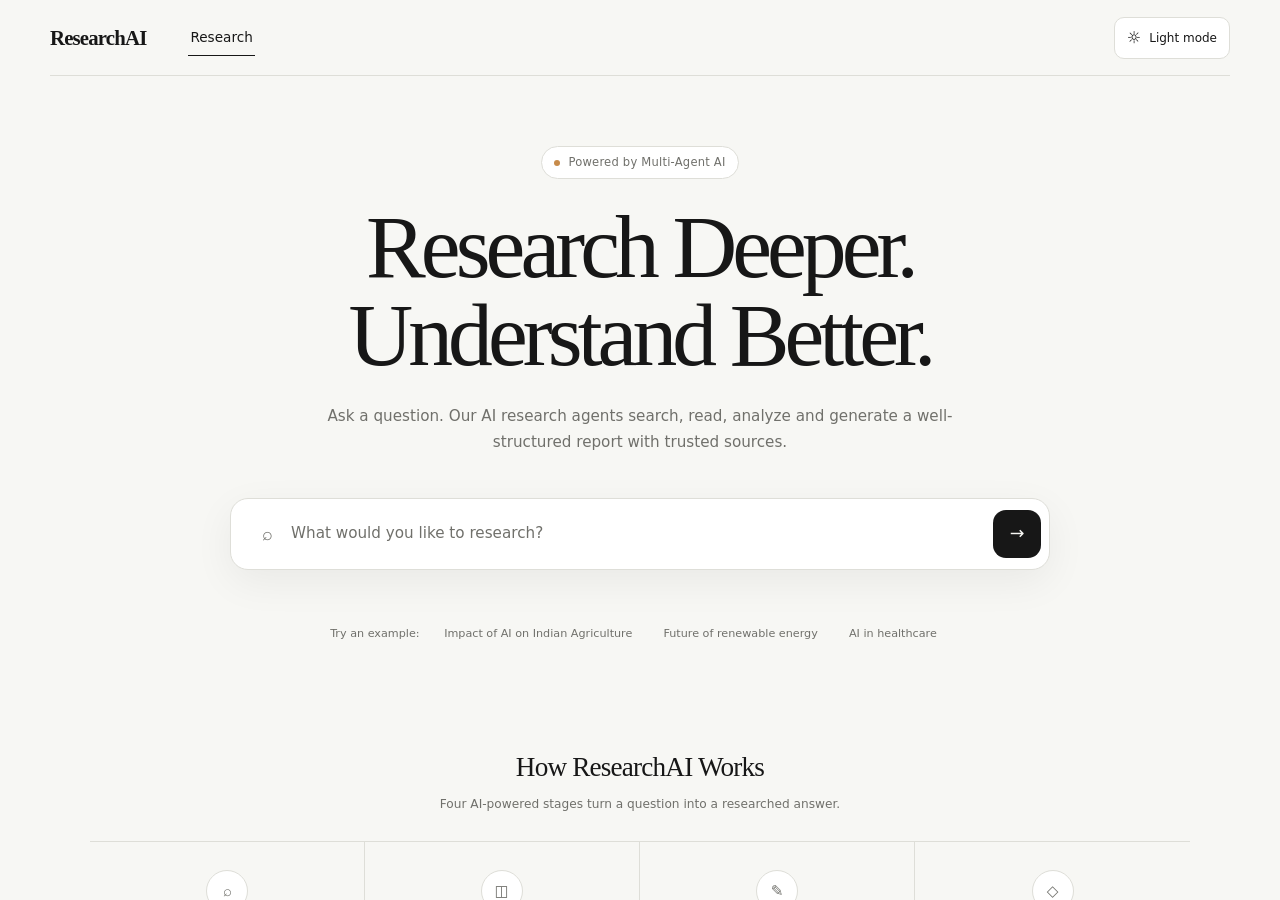
==== frontend/pages/progress.html @ 6f09701d "INITIAL PROJECT SETUP" ====
<!DOCTYPE html>
<html lang="en">

<head>

    <meta charset="UTF-8">

    <meta
        name="viewport"
        content="width=device-width, initial-scale=1.0"
    >

    <title>Research in Progress — ResearchAI</title>

    <link rel="stylesheet" href="../css/style.css">
    <link rel="stylesheet" href="../css/progress.css">

</head>


<body class="progress-page-body">


    <!-- ==========================================
         HEADER
    =========================================== -->

    <header class="site-header progress-header">

        <a
            href="../index.html"
            class="brand"
        >
            ResearchAI
        </a>


        <div class="header-actions">

            <button
                type="button"
                class="theme-toggle"
                id="themeToggle"
            >

                <span class="theme-icon">
                    ☾
                </span>

                <span class="theme-label">
                    Dark mode
                </span>

            </button>

        </div>

    </header>



    <!-- ==========================================
         MAIN PROGRESS AREA
    =========================================== -->

    <main class="research-progress">


        <!-- ==========================================
             CURRENT STATUS
        =========================================== -->

        <div class="research-status">

            <span class="status-indicator"></span>

            <span id="progressStatusText">
                Research in Progress
            </span>

        </div>



        <!-- ==========================================
             HEADING
        =========================================== -->

        <section class="progress-introduction">

            <h1 id="progressTitle">
                AI Agents are working on your research
            </h1>

            <p>
                This may take a few minutes.
                You can keep this page open.
            </p>

        </section>



        <!-- ==========================================
             RESEARCH PIPELINE
        =========================================== -->

        <section
            class="research-pipeline"
            aria-label="Research progress"
        >


            <!-- ======================================
                 STEP 1 — SEARCH
            ======================================= -->

            <article
                class="pipeline-step completed"
                data-step="search"
            >

                <div class="step-indicator">
                    ✓
                </div>

                <h2>
                    Search
                </h2>

                <p>
                    Finding relevant
                    sources
                </p>

            </article>



            <!-- ======================================
                 STEP 2 — ANALYZE SOURCES
            ======================================= -->

            <article
                class="pipeline-step"
                data-step="analyze"
            >

                <div class="step-indicator">
                    2
                </div>

                <h2>
                    Analyze Sources
                </h2>

                <p>
                    Reading and analyzing
                    collected sources
                </p>

            </article>



            <!-- ======================================
                 STEP 3 — WRITE
            ======================================= -->

            <article
                class="pipeline-step"
                data-step="write"
            >

                <div class="step-indicator">
                    3
                </div>

                <h2>
                    Write
                </h2>

                <p>
                    Generating research
                    report
                </p>

            </article>



            <!-- ======================================
                 STEP 4 — AI REVIEW
            ======================================= -->

            <article
                class="pipeline-step"
                data-step="review"
            >

                <div class="step-indicator">
                    4
                </div>

                <h2>
                    AI Review
                </h2>

                <p>
                    Checking accuracy
                    and completeness
                </p>

            </article>


        </section>



        <!-- ==========================================
             ACTIVITY + SOURCES
        =========================================== -->

        <section class="progress-grid">


            <!-- ======================================
                 CURRENT ACTIVITY
            ======================================= -->

            <article class="activity-card">

                <header class="card-header">

                    <div class="card-title">

                        <span class="card-icon">
                            ▣
                        </span>

                        <h2>
                            Current Activity
                        </h2>

                    </div>

                </header>


                <!--
                    The JavaScript will add activity
                    updates here as the research progresses.
                -->

                <div
                    class="activity-timeline"
                    id="activityTimeline"
                >

                    <div class="activity-item active">

                        <time>
                            --:--
                        </time>

                        <span class="activity-dot"></span>

                        <p>
                            Starting research...
                        </p>

                    </div>

                </div>

            </article>



            <!-- ======================================
                 SOURCES
            ======================================= -->

            <article class="sources-card">

                <header class="card-header">

                    <div class="card-title">

                        <span class="card-icon">
                            ◎
                        </span>

                        <h2>
                            Sources Being Analyzed
                        </h2>

                    </div>


                    <!--
                        JavaScript updates this value.

                        Example:
                            5 / 5
                    -->

                    <span
                        class="source-count"
                        id="sourceCount"
                    >
                        0 / 0
                    </span>

                </header>


                <!--
                    Actual sources returned by Django
                    will be inserted here.
                -->

                <div
                    class="source-list"
                    id="sourceList"
                >

                    <p class="empty-state">
                        Searching for reliable sources...
                    </p>

                </div>

            </article>


        </section>



        <!-- ==========================================
             BOTTOM MESSAGE
        =========================================== -->

        <aside class="research-quote">

            <p>
                “Good research is a combination of curiosity,
                critical thinking, and reliable sources.”
            </p>


            <div class="analysis-status">

                <span>
                    ◉
                </span>

                <span id="analysisStatus">
                    Processing...
                </span>

            </div>

        </aside>


    </main>



    <!-- ==========================================
         JAVASCRIPT
    =========================================== -->

    <script src="../js/app.js"></script>

    <script src="../js/progress.js"></script>


</body>

</html>
---- frontend/css/style.css ----
/* ==========================================================
   RESEARCHAI
   GLOBAL STYLES
========================================================== */


/* ==========================================================
   DESIGN VARIABLES
========================================================== */

:root {

    /* Main colors */
    --bg: #f7f7f4;
    --surface: #ffffff;
    --surface-soft: #f1f1ed;

    --text: #171717;
    --text-muted: #70706b;

    --border: #deded8;
    --border-strong: #c9c9c2;

    /* Warm professional accent */
    --accent: #c78b4a;
    --accent-soft: #f1dfc9;

    /* Status colors */
    --success: #7e9f89;
    --danger: #a65353;

    /* Shadows */
    --shadow:
        0 12px 40px rgba(20, 20, 20, 0.06);

    /* Shape */
    --radius: 16px;

    /* Fonts */
    --font-display:
        Georgia,
        "Times New Roman",
        serif;

    --font-body:
        Inter,
        ui-sans-serif,
        system-ui,
        -apple-system,
        BlinkMacSystemFont,
        "Segoe UI",
        sans-serif;
}


/* ==========================================================
   DARK MODE
========================================================== */

html[data-theme="dark"] {

    --bg: #0e1010;
    --surface: #171a1a;
    --surface-soft: #202323;

    --text: #f3f2ed;
    --text-muted: #a8a8a1;

    --border: #303333;
    --border-strong: #444744;

    --accent: #d5a064;
    --accent-soft: #3a2d20;

    --success: #91b39c;
    --danger: #d18a8a;

    --shadow:
        0 18px 50px rgba(0, 0, 0, 0.25);
}


/* ==========================================================
   RESET
========================================================== */

* {
    box-sizing: border-box;
    margin: 0;
    padding: 0;
}


html {
    scroll-behavior: smooth;
}


body {

    min-height: 100vh;

    background: var(--bg);
    color: var(--text);

    font-family: var(--font-body);

    line-height: 1.5;

    transition:
        background 0.25s ease,
        color 0.25s ease;
}


button,
input {
    font: inherit;
}


button {
    cursor: pointer;
}


a {
    color: inherit;
    text-decoration: none;
}


/* ==========================================================
   HEADER
========================================================== */

.site-header {

    width: min(1180px, calc(100% - 40px));

    min-height: 76px;

    margin: 0 auto;

    display: flex;

    align-items: center;

    gap: 42px;
}


.brand {

    font-family: var(--font-display);

    font-size: 1.3rem;

    font-weight: 700;

    letter-spacing: -0.04em;
}


.main-navigation {
    display: flex;
}


.nav-link {

    padding: 8px 2px;

    color: var(--text-muted);

    font-size: 0.85rem;

    border-bottom:
        1px solid transparent;
}


.nav-link.active,
.nav-link:hover {

    color: var(--text);

    border-bottom-color:
        var(--text);
}


.header-actions {

    margin-left: auto;

    display: flex;

    align-items: center;

    gap: 10px;
}


/* ==========================================================
   THEME BUTTON
========================================================== */

.theme-toggle {

    display: inline-flex;

    align-items: center;

    gap: 8px;

    padding: 8px 12px;

    border:
        1px solid var(--border);

    border-radius: 10px;

    background:
        var(--surface);

    color:
        var(--text);

    transition:
        0.2s ease;
}


.theme-toggle:hover {

    border-color:
        var(--border-strong);

    transform:
        translateY(-1px);
}


.theme-icon {
    font-size: 1rem;
}


.theme-label {
    font-size: 0.75rem;
}


/* ==========================================================
   COMMON BUTTONS
========================================================== */

.new-research-button,
.report-action {

    border:
        1px solid var(--border);

    background:
        var(--surface);

    color:
        var(--text);

    border-radius:
        10px;

    transition:
        0.2s ease;
}


.new-research-button {

    padding: 9px 14px;

    font-size: 0.75rem;
}


.report-action {

    padding: 9px 12px;

    font-size: 0.72rem;
}


.new-research-button:hover,
.report-action:hover {

    border-color:
        var(--border-strong);

    transform:
        translateY(-1px);
}


/* ==========================================================
   COMMON STATES
========================================================== */

.hidden {
    display: none !important;
}


.empty-state,
.loading-report {

    color:
        var(--text-muted);

    padding:
        24px 0;
}


.form-error {

    min-height: 20px;

    margin-top: 8px;

    color:
        var(--danger);

    font-size: 0.8rem;
}


/* ==========================================================
   RESPONSIVE
========================================================== */

@media (max-width: 700px) {

    .site-header {

        width:
            calc(100% - 24px);

        min-height:
            68px;

        gap:
            18px;
    }


    .main-navigation {
        display: none;
    }


    .theme-label {
        display: none;
    }
}
---- frontend/css/progress.css ----
/* ==========================================================
   RESEARCHAI
   RESEARCH PROGRESS PAGE
   LIGHT + DARK MODE
========================================================== */


/* ==========================================================
   LIGHT MODE
========================================================== */

.progress-page-body {

    background:
        #f7f7f4;

    color:
        #202220;
}


.progress-page-body .site-header {

    border-bottom:
        1px solid #deded9;
}


.progress-page-body .brand {

    color:
        #202220;
}


.progress-page-body .theme-toggle {

    background:
        #ffffff;

    color:
        #202220;

    border-color:
        #d8d8d2;
}


/* ==========================================================
   MAIN
========================================================== */

.research-progress {

    width:
        min(1120px, calc(100% - 40px));

    margin:
        0 auto;

    padding:
        58px 0 40px;
}


/* ==========================================================
   STATUS
========================================================== */

.research-status {

    display:
        flex;

    justify-content:
        center;

    align-items:
        center;

    gap:
        8px;

    color:
        #777872;

    font-size:
        0.8rem;
}


.status-indicator {

    width:
        7px;

    height:
        7px;

    border-radius:
        50%;

    background:
        #a78f55;

    box-shadow:
        0 0 0 5px rgba(167, 143, 85, 0.08);
}


/* ==========================================================
   INTRO
========================================================== */

.progress-introduction {

    margin:
        14px auto 50px;

    text-align:
        center;
}


.progress-introduction h1 {

    font-family:
        var(--font-display);

    font-size:
        clamp(2rem, 4vw, 3rem);

    letter-spacing:
        -0.04em;

    color:
        #202220;
}


.progress-introduction p {

    margin-top:
        10px;

    color:
        #777872;

    font-size:
        0.85rem;
}


/* ==========================================================
   PIPELINE
========================================================== */

.research-pipeline {

    position:
        relative;

    display:
        grid;

    grid-template-columns:
        repeat(5, 1fr);

    margin-bottom:
        42px;
}


.research-pipeline::before {

    content:
        "";

    position:
        absolute;

    left:
        10%;

    right:
        10%;

    top:
        18px;

    height:
        1px;

    background:
        #d1d1cb;

    z-index:
        0;
}


.pipeline-step {

    position:
        relative;

    z-index:
        1;

    text-align:
        center;
}


.step-indicator {

    width:
        36px;

    height:
        36px;

    margin:
        0 auto 10px;

    display:
        grid;

    place-items:
        center;

    border:
        1px solid #c7c7c0;

    border-radius:
        50%;

    background:
        #f7f7f4;

    color:
        #7d7f79;

    font-size:
        0.78rem;
}


.pipeline-step.completed .step-indicator {

    border-color:
        #c5c0b2;

    background:
        #c5c0b2;

    color:
        #202220;
}


.pipeline-step.active .step-indicator {

    border-color:
        #c5c0b2;

    background:
        #e5e3dc;

    color:
        #202220;
}


.pipeline-step h2 {

    font-size:
        0.82rem;

    color:
        #292b29;
}


.pipeline-step p {

    max-width:
        145px;

    margin:
        5px auto 0;

    color:
        #858680;

    font-size:
        0.68rem;
}


/* ==========================================================
   GRID
========================================================== */

.progress-grid {

    display:
        grid;

    grid-template-columns:
        1.45fr 0.8fr;

    gap:
        14px;
}


/* ==========================================================
   CARDS
========================================================== */

.activity-card,
.sources-card {

    min-height:
        310px;

    padding:
        20px;

    border:
        1px solid #deded9;

    border-radius:
        14px;

    background:
        #ffffff;
}


.card-header {

    display:
        flex;

    justify-content:
        space-between;

    align-items:
        center;

    margin-bottom:
        18px;
}


.card-title {

    display:
        flex;

    align-items:
        center;

    gap:
        9px;
}


.card-title h2 {

    font-size:
        0.8rem;

    color:
        #292b29;
}


.card-icon {

    color:
        #777870;
}


.source-count {

    color:
        #777872;

    font-size:
        0.72rem;
}


/* ==========================================================
   ACTIVITY
========================================================== */

.activity-timeline {

    display:
        flex;

    flex-direction:
        column;
}


.activity-item {

    display:
        grid;

    grid-template-columns:
        65px 15px 1fr;

    align-items:
        center;

    min-height:
        42px;

    color:
        #858680;

    font-size:
        0.74rem;
}


.activity-item time {

    color:
        #888a84;

    font-size:
        0.68rem;
}


.activity-item p {

    padding-left:
        8px;
}


.activity-dot {

    width:
        8px;

    height:
        8px;

    border-radius:
        50%;

    background:
        #b8b8b1;
}


.activity-item.completed .activity-dot,
.activity-item.active .activity-dot {

    background:
        #8e8879;
}


.activity-item.completed p,
.activity-item.active p {

    color:
        #343633;
}


/* ==========================================================
   SOURCES
========================================================== */

.source-list {

    display:
        flex;

    flex-direction:
        column;
}


.source-item {

    display:
        flex;

    align-items:
        center;

    gap:
        10px;

    padding:
        10px 0;

    border-bottom:
        1px solid #e4e4df;
}


.source-item:last-child {

    border-bottom:
        0;
}


.source-logo {

    width:
        28px;

    height:
        28px;

    display:
        grid;

    place-items:
        center;

    border:
        1px solid #d2d2cc;

    border-radius:
        50%;

    color:
        #676963;

    font-size:
        0.72rem;
}


.source-information h3 {

    font-size:
        0.72rem;

    font-weight:
        500;

    color:
        #30322f;
}


.source-information p {

    color:
        #888a84;

    font-size:
        0.64rem;
}


/* ==========================================================
   QUOTE
========================================================== */

.research-quote {

    margin-top:
        14px;

    min-height:
        50px;

    padding:
        13px 17px;

    display:
        flex;

    justify-content:
        space-between;

    align-items:
        center;

    gap:
        20px;

    border:
        1px solid #deded9;

    border-radius:
        12px;

    background:
        #ffffff;

    color:
        #777872;

    font-size:
        0.72rem;
}


.analysis-status {

    display:
        flex;

    align-items:
        center;

    gap:
        8px;

    white-space:
        nowrap;

    color:
        #4e504c;
}


/* ==========================================================
   DARK MODE
========================================================== */

/*
    app.js sets:

        <html data-theme="dark">

    These rules activate only when dark mode
    is selected.
*/

[data-theme="dark"] .progress-page-body {

    background:
        #101212;

    color:
        #f3f2ed;
}


[data-theme="dark"] .progress-page-body .site-header {

    border-bottom:
        1px solid #292c2c;
}


[data-theme="dark"] .progress-page-body .brand {

    color:
        #f3f2ed;
}


[data-theme="dark"] .progress-page-body .theme-toggle {

    background:
        #191d1d;

    color:
        #f3f2ed;

    border-color:
        #303333;
}


/* ==========================================================
   DARK MODE — STATUS
========================================================== */

[data-theme="dark"] .research-status {

    color:
        #aaa9a2;
}


[data-theme="dark"] .status-indicator {

    background:
        #c8b07b;

    box-shadow:
        0 0 0 5px rgba(200, 176, 123, 0.08);
}


/* ==========================================================
   DARK MODE — INTRO
========================================================== */

[data-theme="dark"] .progress-introduction h1 {

    color:
        #f3f2ed;
}


[data-theme="dark"] .progress-introduction p {

    color:
        #969792;
}


/* ==========================================================
   DARK MODE — PIPELINE
========================================================== */

[data-theme="dark"] .research-pipeline::before {

    background:
        #404444;
}


[data-theme="dark"] .step-indicator {

    border-color:
        #505454;

    background:
        #101212;

    color:
        #8e918d;
}


[data-theme="dark"] .pipeline-step.completed .step-indicator {

    border-color:
        #d2cdbf;

    background:
        #d2cdbf;

    color:
        #101212;
}


[data-theme="dark"] .pipeline-step.active .step-indicator {

    border-color:
        #d2cdbf;

    background:
        #242828;

    color:
        #f3f2ed;
}


[data-theme="dark"] .pipeline-step h2 {

    color:
        #f3f2ed;
}


[data-theme="dark"] .pipeline-step p {

    color:
        #8e918d;
}


/* ==========================================================
   DARK MODE — CARDS
========================================================== */

[data-theme="dark"] .activity-card,
[data-theme="dark"] .sources-card {

    border-color:
        #303434;

    background:
        #181c1c;
}


[data-theme="dark"] .card-title h2 {

    color:
        #f3f2ed;
}


[data-theme="dark"] .card-icon {

    color:
        #c5c1b6;
}


[data-theme="dark"] .source-count {

    color:
        #aaa9a2;
}


/* ==========================================================
   DARK MODE — ACTIVITY
========================================================== */

[data-theme="dark"] .activity-item {

    color:
        #777b78;
}


[data-theme="dark"] .activity-item time {

    color:
        #737773;
}


[data-theme="dark"] .activity-dot {

    background:
        #555957;
}


[data-theme="dark"] .activity-item.completed .activity-dot,
[data-theme="dark"] .activity-item.active .activity-dot {

    background:
        #c9c3b5;
}


[data-theme="dark"] .activity-item.completed p,
[data-theme="dark"] .activity-item.active p {

    color:
        #e2e1db;
}


/* ==========================================================
   DARK MODE — SOURCES
========================================================== */

[data-theme="dark"] .source-item {

    border-bottom-color:
        #292d2d;
}


[data-theme="dark"] .source-logo {

    border-color:
        #444848;

    color:
        #deddd6;
}


[data-theme="dark"] .source-information h3 {

    color:
        #f3f2ed;
}


[data-theme="dark"] .source-information p {

    color:
        #777b78;
}


/* ==========================================================
   DARK MODE — QUOTE
========================================================== */

[data-theme="dark"] .research-quote {

    border-color:
        #303434;

    background:
        #181c1c;

    color:
        #8e918d;
}


[data-theme="dark"] .analysis-status {

    color:
        #ddd9cf;
}


/* ==========================================================
   RESPONSIVE
========================================================== */

@media (max-width: 850px) {

    .research-pipeline {

        grid-template-columns:
            1fr;

        gap:
            15px;
    }


    .research-pipeline::before {

        display:
            none;
    }


    .pipeline-step {

        display:
            grid;

        grid-template-columns:
            36px 90px 1fr;

        align-items:
            center;

        text-align:
            left;
    }


    .step-indicator {

        margin:
            0;
    }


    .pipeline-step p {

        margin:
            0;

        max-width:
            none;
    }


    .progress-grid {

        grid-template-columns:
            1fr;
    }
}


@media (max-width: 560px) {

    .research-progress {

        width:
            calc(100% - 24px);
    }


    .research-quote {

        align-items:
            flex-start;

        flex-direction:
            column;
    }


    .activity-item {

        grid-template-columns:
            55px 12px 1fr;
    }
}
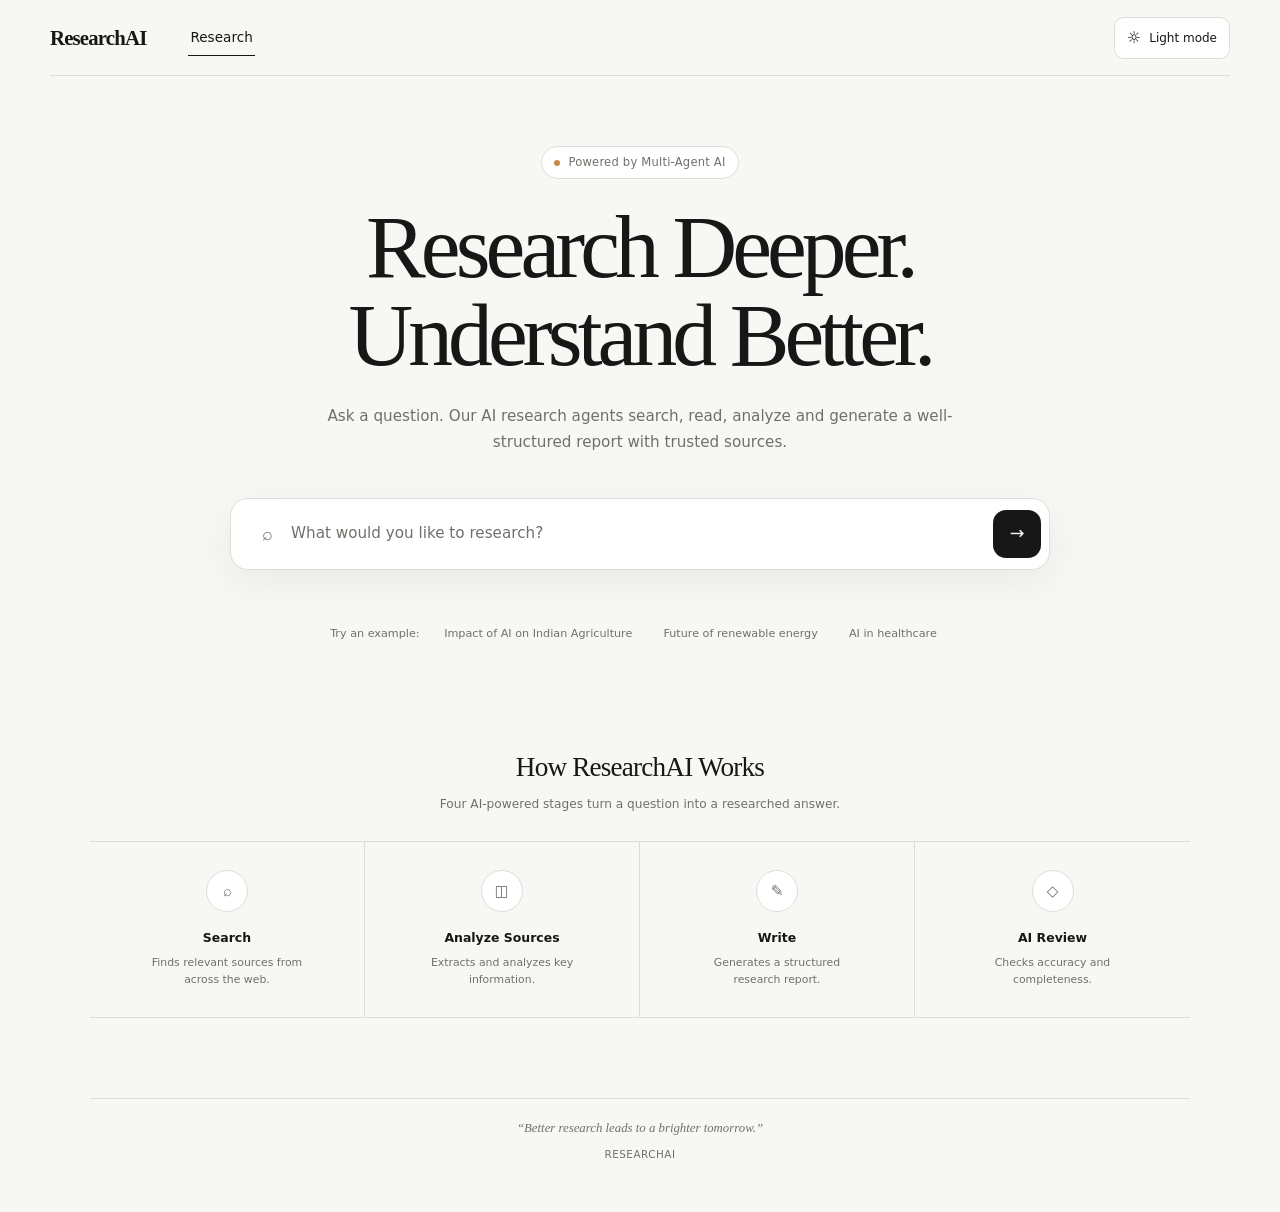
==== commit 5d5deac6: "Add Google Analytics tracking and research event" ====
--- a/frontend/pages/progress.html
+++ b/frontend/pages/progress.html
@@ -3,17 +3,70 @@
 
 <head>
 
+    <!-- ==========================================
+         GOOGLE ANALYTICS 4
+    =========================================== -->
+
+    <!--
+        Loads the Google Analytics library.
+        The async attribute allows it to load
+        without blocking the page.
+    -->
+    <script
+        async
+        src="https://www.googletagmanager.com/gtag/js?id=G-Y0344419RE"
+    ></script>
+
+    <script>
+        // Create the Google Analytics data layer.
+        window.dataLayer = window.dataLayer || [];
+
+        // Google Analytics tracking function.
+        function gtag() {
+            dataLayer.push(arguments);
+        }
+
+        // Initialize Google Analytics.
+        gtag("js", new Date());
+
+        // Configure Google Analytics
+        // using the ResearchAI Measurement ID.
+        gtag("config", "G-Y0344419RE");
+    </script>
+
+
+    <!-- ==========================================
+         PAGE META INFORMATION
+    =========================================== -->
+
+    <!-- Character encoding -->
     <meta charset="UTF-8">
 
+    <!-- Responsive design -->
     <meta
         name="viewport"
         content="width=device-width, initial-scale=1.0"
     >
 
+    <!-- Browser title -->
     <title>Research in Progress — ResearchAI</title>
 
-    <link rel="stylesheet" href="../css/style.css">
-    <link rel="stylesheet" href="../css/progress.css">
+
+    <!-- ==========================================
+         CSS
+    =========================================== -->
+
+    <!-- Global styles -->
+    <link
+        rel="stylesheet"
+        href="../css/style.css"
+    >
+
+    <!-- Progress page styles -->
+    <link
+        rel="stylesheet"
+        href="../css/progress.css"
+    >
 
 </head>
 
@@ -27,6 +80,7 @@
 
     <header class="site-header progress-header">
 
+        <!-- ResearchAI brand -->
         <a
             href="../index.html"
             class="brand"
@@ -35,8 +89,10 @@
         </a>
 
 
+        <!-- Header actions -->
         <div class="header-actions">
 
+            <!-- Theme toggle -->
             <button
                 type="button"
                 class="theme-toggle"
@@ -66,9 +122,9 @@
     <main class="research-progress">
 
 
-        <!-- ==========================================
+        <!-- ======================================
              CURRENT STATUS
-        =========================================== -->
+        ======================================= -->
 
         <div class="research-status">
 
@@ -82,9 +138,9 @@
 
 
 
-        <!-- ==========================================
+        <!-- ======================================
              HEADING
-        =========================================== -->
+        ======================================= -->
 
         <section class="progress-introduction">
 
@@ -101,9 +157,9 @@
 
 
 
-        <!-- ==========================================
+        <!-- ======================================
              RESEARCH PIPELINE
-        =========================================== -->
+        ======================================= -->
 
         <section
             class="research-pipeline"
@@ -111,9 +167,9 @@
         >
 
 
-            <!-- ======================================
+            <!-- ==================================
                  STEP 1 — SEARCH
-            ======================================= -->
+            =================================== -->
 
             <article
                 class="pipeline-step completed"
@@ -137,9 +193,9 @@
 
 
 
-            <!-- ======================================
+            <!-- ==================================
                  STEP 2 — ANALYZE SOURCES
-            ======================================= -->
+            =================================== -->
 
             <article
                 class="pipeline-step"
@@ -163,9 +219,9 @@
 
 
 
-            <!-- ======================================
+            <!-- ==================================
                  STEP 3 — WRITE
-            ======================================= -->
+            =================================== -->
 
             <article
                 class="pipeline-step"
@@ -189,9 +245,9 @@
 
 
 
-            <!-- ======================================
+            <!-- ==================================
                  STEP 4 — AI REVIEW
-            ======================================= -->
+            =================================== -->
 
             <article
                 class="pipeline-step"
@@ -249,8 +305,8 @@
 
 
                 <!--
-                    The JavaScript will add activity
-                    updates here as the research progresses.
+                    JavaScript adds activity updates
+                    here as the research progresses.
                 -->
 
                 <div
@@ -317,7 +373,7 @@
 
 
                 <!--
-                    Actual sources returned by Django
+                    Sources returned by Django
                     will be inserted here.
                 -->
 
@@ -374,8 +430,10 @@
          JAVASCRIPT
     =========================================== -->
 
+    <!-- Global JavaScript -->
     <script src="../js/app.js"></script>
 
+    <!-- Progress page JavaScript -->
     <script src="../js/progress.js"></script>
 
 
